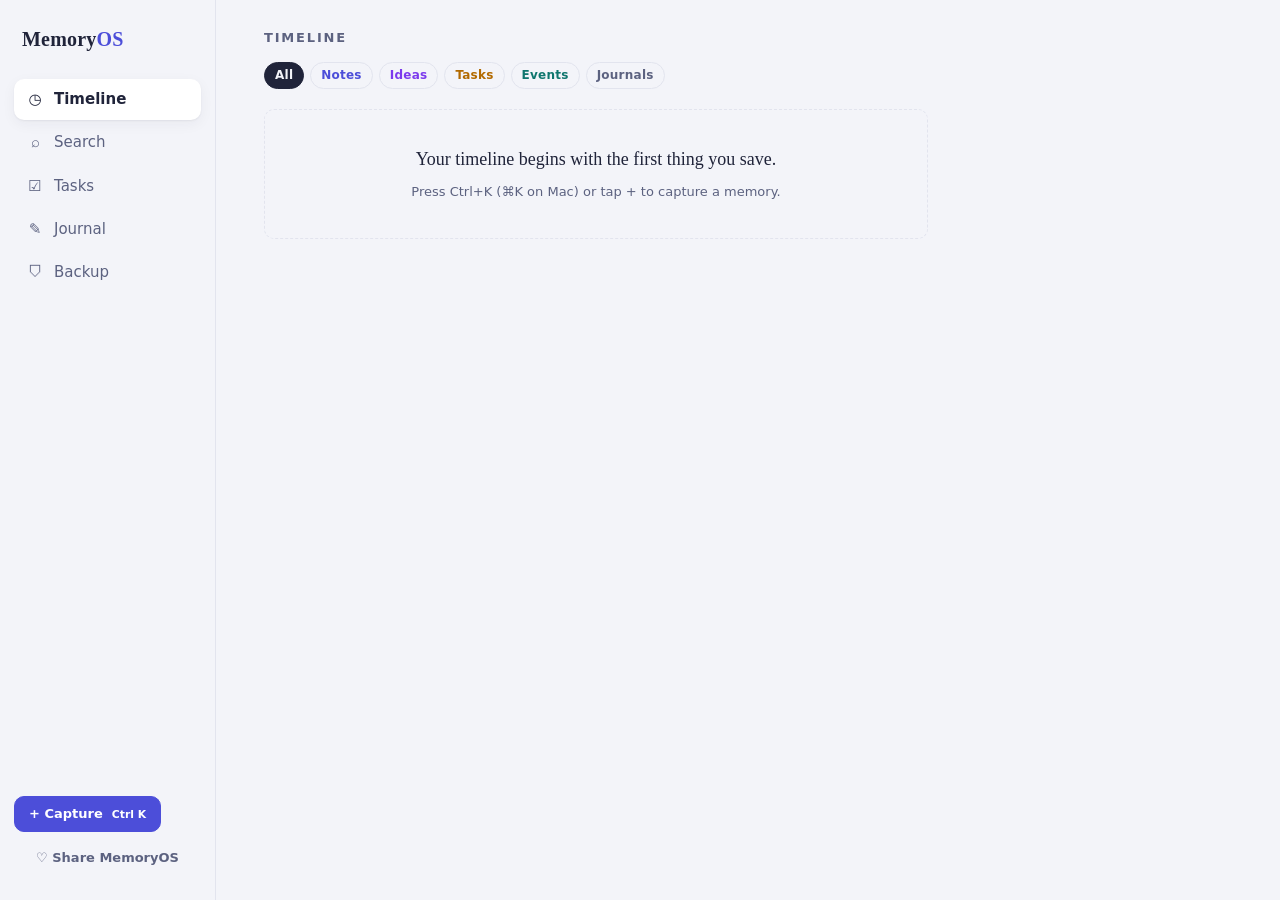
==== index.html @ bde62d8e "Add files via upload" ====
<!DOCTYPE html>
<html lang="en">
<head>
  <meta charset="utf-8" />
  <meta name="viewport" content="width=device-width, initial-scale=1, viewport-fit=cover" />
  <title>MemoryOS</title>
  <meta name="description" content="A local-first personal memory operating system. Capture, recall, and act on everything — your data never leaves your device." />
  <meta name="theme-color" content="#4c4ed9" />
  <link rel="manifest" href="./manifest.webmanifest" />
  <link rel="icon" href="./icons/icon-192.png" />
  <link rel="apple-touch-icon" href="./icons/icon-192.png" />
  <link rel="stylesheet" href="./css/app.css" />
</head>
<body>
  <div class="app">
    <aside class="sidebar">
      <h1 class="wordmark">Memory<b>OS</b></h1>
      <nav id="side-nav" aria-label="Views"></nav>
      <div class="capture-cta">
        <button id="capture-btn" class="btn btn-primary" type="button">
          + Capture &nbsp;<small>Ctrl K</small>
        </button>
        <button id="share-btn" class="btn btn-quiet share-cta" type="button">
          ♡ Share MemoryOS
        </button>
      </div>
    </aside>

    <main>
      <div id="view-host"></div>
    </main>
  </div>

  <button id="fab" class="fab" type="button" aria-label="Quick capture">+</button>
  <nav id="tab-bar" class="tab-bar" aria-label="Views"></nav>

  <noscript>
    <p style="padding:24px;font-family:sans-serif">
      MemoryOS runs entirely on your device and needs JavaScript enabled.
    </p>
  </noscript>

  <script type="module" src="./js/app.js"></script>
</body>
</html>
---- css/app.css ----
/* =====================================================================
   MemoryOS — app.css

   Design language: "an archive of a life."
   - Cool paper ground with indigo ink (deliberately not cream/terracotta).
   - Serif type is reserved for TIME alone: day headings and the journal.
     Everything functional is set in the system sans.
   - Signature element: the timeline spine — a vertical hairline with
     type-colored dots that memories hang from.
   - No webfonts: an offline-first PWA must not depend on a font CDN.
   ===================================================================== */

:root {
  /* palette */
  --paper: #f3f4f9;        /* cool paper ground */
  --surface: #ffffff;      /* cards, dialogs */
  --ink: #20243a;          /* primary text */
  --ink-soft: #5c6280;     /* secondary text */
  --line: #e2e4ee;         /* hairlines */
  --accent: #4c4ed9;       /* archive indigo */
  --accent-ink: #ffffff;

  /* type-coded hues (chips + spine dots) */
  --c-note: #4c4ed9;
  --c-idea: #7c3aed;
  --c-task: #b26a00;
  --c-event: #0f766e;
  --c-journal: #5c6280;
  --c-person: #be185d;
  --c-project: #15803d;

  /* type */
  --serif: "Iowan Old Style", "Palatino Linotype", Palatino, Georgia, serif;
  --sans: system-ui, -apple-system, "Segoe UI", Roboto, "Helvetica Neue", sans-serif;

  /* shape + rhythm */
  --radius: 10px;
  --gap: 16px;
  --shadow: 0 1px 2px rgba(32, 36, 58, 0.06), 0 4px 14px rgba(32, 36, 58, 0.05);
}

@media (prefers-color-scheme: dark) {
  :root {
    --paper: #14161f;
    --surface: #1d2030;
    --ink: #e8eaf6;
    --ink-soft: #9aa0bd;
    --line: #2c3046;
    --accent: #7e80f0;
    --accent-ink: #14161f;
    --c-note: #8a8cf2;
    --c-idea: #a78bfa;
    --c-task: #e0a44a;
    --c-event: #4cc4b6;
    --c-journal: #9aa0bd;
    --shadow: 0 1px 2px rgba(0, 0, 0, 0.35), 0 4px 14px rgba(0, 0, 0, 0.25);
  }
}

* { box-sizing: border-box; }

html, body {
  margin: 0;
  height: 100%;
}

body {
  background: var(--paper);
  color: var(--ink);
  font-family: var(--sans);
  font-size: 15px;
  line-height: 1.55;
  -webkit-font-smoothing: antialiased;
}

button { font: inherit; color: inherit; }

:focus-visible {
  outline: 2px solid var(--accent);
  outline-offset: 2px;
  border-radius: 4px;
}

@media (prefers-reduced-motion: reduce) {
  *, *::before, *::after { animation: none !important; transition: none !important; }
}

/* ------------------------------ shell ------------------------------ */

.app {
  display: grid;
  grid-template-columns: 216px 1fr;
  min-height: 100vh;
}

.sidebar {
  border-right: 1px solid var(--line);
  padding: 24px 14px;
  display: flex;
  flex-direction: column;
  gap: 24px;
  position: sticky;
  top: 0;
  height: 100vh;
}

.wordmark {
  font-family: var(--serif);
  font-size: 20px;
  letter-spacing: 0.01em;
  margin: 0 8px;
}
.wordmark b { color: var(--accent); font-weight: 700; }

#side-nav { display: flex; flex-direction: column; gap: 2px; }

.nav-item {
  display: flex;
  align-items: center;
  gap: 10px;
  padding: 9px 12px;
  border: 0;
  border-radius: var(--radius);
  background: transparent;
  color: var(--ink-soft);
  cursor: pointer;
  text-align: left;
}
.nav-item:hover { background: var(--line); color: var(--ink); }
.nav-item[aria-current="true"] {
  background: var(--surface);
  color: var(--ink);
  box-shadow: var(--shadow);
  font-weight: 600;
}
.nav-icon { width: 18px; text-align: center; }

.capture-cta {
  margin-top: auto;
}

main {
  padding: 28px clamp(16px, 4vw, 48px) 96px;
  max-width: 760px;
  width: 100%;
  justify-self: start;
}

.view-head { margin-bottom: 20px; display: flex; flex-direction: column; gap: 14px; }
.view-title {
  margin: 0;
  font-size: 13px;
  font-weight: 600;
  letter-spacing: 0.14em;
  text-transform: uppercase;
  color: var(--ink-soft);
}

/* ----------------------- the timeline spine ------------------------ */

.spine {
  position: relative;
  padding-left: 26px;
}
.spine::before {
  content: "";
  position: absolute;
  left: 7px;
  top: 6px;
  bottom: 6px;
  width: 1px;
  background: var(--line);
}

.spine-day { margin-bottom: 28px; }

.day-heading {
  font-family: var(--serif);
  font-weight: 600;
  font-size: 21px;
  margin: 0 0 12px;
  position: relative;
  display: flex;
  align-items: baseline;
  gap: 10px;
}
.spine .day-heading::before {
  content: "";
  position: absolute;
  left: -26px;
  top: 0.45em;
  width: 15px;
  height: 15px;
  border-radius: 50%;
  background: var(--paper);
  border: 1.5px solid var(--ink-soft);
}

.today-pill {
  font-family: var(--sans);
  font-size: 11px;
  font-weight: 600;
  letter-spacing: 0.08em;
  text-transform: uppercase;
  color: var(--accent-ink);
  background: var(--accent);
  border-radius: 999px;
  padding: 3px 9px;
  transform: translateY(-2px);
}

.spine-item { position: relative; margin-bottom: 12px; }
.spine-item::before {
  content: "";
  position: absolute;
  left: -23px;
  top: 22px;
  width: 9px;
  height: 9px;
  border-radius: 50%;
  background: var(--c-note);
}
.spine-item[data-type="idea"]::before { background: var(--c-idea); }
.spine-item[data-type="task"]::before { background: var(--c-task); }
.spine-item[data-type="event"]::before,
.spine-item[data-type="meeting"]::before { background: var(--c-event); }
.spine-item[data-type="journal"]::before { background: var(--c-journal); }
.spine-item[data-type="person"]::before { background: var(--c-person); }
.spine-item[data-type="project"]::before,
.spine-item[data-type="goal"]::before { background: var(--c-project); }

/* ------------------------------ cards ------------------------------ */

.card {
  background: var(--surface);
  border: 1px solid var(--line);
  border-radius: var(--radius);
  box-shadow: var(--shadow);
  padding: 14px 16px;
  margin-bottom: 12px;
  animation: card-in 220ms ease-out;
}
@keyframes card-in {
  from { opacity: 0; transform: translateY(4px); }
  to { opacity: 1; transform: none; }
}

.card-head {
  display: flex;
  justify-content: space-between;
  align-items: center;
  margin-bottom: 6px;
}
.card-time { font-size: 12px; color: var(--ink-soft); font-variant-numeric: tabular-nums; }

.card-title { margin: 0 0 4px; font-size: 16px; font-weight: 600; }
.card-title.is-done { text-decoration: line-through; color: var(--ink-soft); }
.card-body { margin: 0 0 8px; color: var(--ink-soft); white-space: pre-wrap; }

.card-tags { display: flex; flex-wrap: wrap; gap: 6px; margin-bottom: 8px; }

.card-actions { display: flex; gap: 8px; }

/* ------------------------------ chips ------------------------------ */

.chip {
  display: inline-flex;
  align-items: center;
  font-size: 12px;
  font-weight: 600;
  letter-spacing: 0.02em;
  padding: 3px 10px;
  border-radius: 999px;
  border: 1px solid var(--line);
  background: transparent;
  color: var(--c-note);
}
.chip[data-type="idea"] { color: var(--c-idea); }
.chip[data-type="task"] { color: var(--c-task); }
.chip[data-type="event"], .chip[data-type="meeting"] { color: var(--c-event); }
.chip[data-type="journal"] { color: var(--c-journal); }
.chip[data-type="person"] { color: var(--c-person); }
.chip[data-type="project"], .chip[data-type="goal"] { color: var(--c-project); }

.chip-tag { color: var(--ink-soft); }
button.chip { cursor: pointer; }
button.chip:hover { border-color: var(--ink-soft); }
.chip-select[aria-pressed="true"],
.chip-select[aria-checked="true"],
.chip-tag[aria-pressed="true"] {
  background: var(--ink);
  border-color: var(--ink);
  color: var(--paper);
}

.filter-row { display: flex; flex-wrap: wrap; gap: 6px; }

/* ----------------------------- buttons ----------------------------- */

.btn {
  border: 1px solid var(--line);
  border-radius: var(--radius);
  background: var(--surface);
  padding: 7px 14px;
  font-size: 13px;
  font-weight: 600;
  cursor: pointer;
}
.btn:hover { border-color: var(--ink-soft); }
.btn:disabled { opacity: 0.5; cursor: default; }

.btn-primary {
  background: var(--accent);
  border-color: var(--accent);
  color: var(--accent-ink);
}
.btn-primary:hover { filter: brightness(1.07); border-color: var(--accent); }

.btn-quiet { border-color: transparent; background: transparent; color: var(--ink-soft); }
.btn-quiet:hover { background: var(--line); color: var(--ink); border-color: transparent; }
.btn-danger:hover { color: #c0382b; }

.btn-status { color: var(--c-task); border-color: currentColor; }
.btn-status[data-status="in_progress"] { color: var(--accent); }
.btn-status[data-status="completed"] { color: var(--c-project); }

/* --------------------------- quick capture -------------------------- */

.capture {
  border: 1px solid var(--line);
  border-radius: 14px;
  background: var(--surface);
  color: var(--ink);
  box-shadow: 0 18px 50px rgba(15, 18, 35, 0.25);
  padding: 0;
  width: min(560px, calc(100vw - 32px));
}
.capture::backdrop { background: rgba(20, 22, 31, 0.45); }
.capture-inner { padding: 18px; display: flex; flex-direction: column; gap: 12px; }
.capture-types { display: flex; gap: 6px; flex-wrap: wrap; }

.capture-text {
  width: 100%;
  border: 1px solid var(--line);
  border-radius: var(--radius);
  background: var(--paper);
  color: var(--ink);
  font: inherit;
  padding: 12px;
  resize: vertical;
  min-height: 96px;
}
.capture-foot { display: flex; justify-content: space-between; align-items: center; gap: 12px; }
.capture-hint { margin: 0; font-size: 12px; color: var(--ink-soft); }

/* ------------------------------ search ------------------------------ */

.search-input {
  width: 100%;
  border: 1px solid var(--line);
  border-radius: var(--radius);
  background: var(--surface);
  color: var(--ink);
  font: inherit;
  font-size: 16px;
  padding: 12px 14px;
}
.search-filters { display: flex; flex-direction: column; gap: 8px; margin-bottom: 18px; }
.result-count { color: var(--ink-soft); font-size: 13px; margin: 0 0 10px; }

/* ------------------------------- tasks ------------------------------ */

.task-board { display: grid; grid-template-columns: repeat(3, 1fr); gap: var(--gap); }
.column-heading {
  font-size: 12px;
  font-weight: 600;
  letter-spacing: 0.12em;
  text-transform: uppercase;
  color: var(--ink-soft);
  margin: 0 0 10px;
  display: flex;
  gap: 8px;
  align-items: center;
}
.column-count {
  background: var(--line);
  border-radius: 999px;
  padding: 1px 8px;
  font-variant-numeric: tabular-nums;
}
.column-empty { color: var(--ink-soft); font-size: 13px; }

/* ------------------------------ journal ----------------------------- */

.journal-nav { display: flex; align-items: center; gap: 10px; }
.journal-heading { font-size: 26px; margin: 0; }
.journal-arrow { font-size: 18px; line-height: 1; padding: 4px 12px; }

.journal-text {
  width: 100%;
  border: 1px solid var(--line);
  border-radius: var(--radius);
  background: var(--surface);
  color: var(--ink);
  font-family: var(--serif);
  font-size: 16px;
  line-height: 1.7;
  padding: 14px;
  resize: vertical;
}
.journal-save { min-height: 1.2em; margin: 4px 0 0; font-size: 12px; color: var(--ink-soft); }

.journal-section { margin-bottom: 26px; }
.section-heading {
  font-size: 12px;
  font-weight: 600;
  letter-spacing: 0.12em;
  text-transform: uppercase;
  color: var(--ink-soft);
  margin: 0 0 10px;
}

/* --------------------------- empty states --------------------------- */

.empty {
  border: 1px dashed var(--line);
  border-radius: var(--radius);
  padding: 36px 24px;
  text-align: center;
  display: flex;
  flex-direction: column;
  align-items: center;
  gap: 8px;
}
.empty-message { margin: 0; font-family: var(--serif); font-size: 18px; }
.empty-hint { margin: 0; color: var(--ink-soft); font-size: 13px; }

/* ----------------------------- mobile ------------------------------- */

.fab {
  display: none;
  position: fixed;
  right: 18px;
  bottom: 76px;
  width: 54px;
  height: 54px;
  border-radius: 50%;
  border: 0;
  background: var(--accent);
  color: var(--accent-ink);
  font-size: 26px;
  line-height: 1;
  box-shadow: 0 6px 18px rgba(32, 36, 58, 0.3);
  cursor: pointer;
  z-index: 30;
}

.tab-bar {
  display: none;
  position: fixed;
  inset: auto 0 0 0;
  background: var(--surface);
  border-top: 1px solid var(--line);
  z-index: 20;
  padding-bottom: env(safe-area-inset-bottom);
}

.tab-item {
  flex: 1;
  display: flex;
  flex-direction: column;
  align-items: center;
  gap: 2px;
  padding: 8px 0 6px;
  border: 0;
  background: transparent;
  color: var(--ink-soft);
  font-size: 11px;
  cursor: pointer;
}
.tab-item[aria-current="true"] { color: var(--accent); font-weight: 600; }
.tab-icon { font-size: 17px; line-height: 1; }
.tab-capture { display: none; }

@media (max-width: 719px) {
  .app { grid-template-columns: 1fr; }
  .sidebar { display: none; }
  main { padding-top: 18px; padding-bottom: 120px; }
  .tab-bar { display: flex; }
  .fab { display: block; }
  .task-board { grid-template-columns: 1fr; }
  .journal-heading { font-size: 22px; }
}

/* ============================ v0.2 additions ============================ */

/* --------------------------- rewards panel --------------------------- */

.rewards {
  background: var(--surface);
  border: 1px solid var(--line);
  border-radius: var(--radius);
  box-shadow: var(--shadow);
  padding: 14px 16px;
  margin-bottom: 20px;
}
.rewards-row {
  display: flex;
  align-items: baseline;
  gap: 14px;
  flex-wrap: wrap;
}
.rewards-level { font-family: var(--serif); font-size: 18px; font-weight: 600; }
.rewards-streak { color: var(--c-task); font-weight: 600; font-size: 13px; }
.rewards-points { color: var(--ink-soft); font-size: 13px; margin-top: 2px; }
.rewards-today { color: var(--c-project); font-weight: 600; }
.rewards-next { margin-left: auto; }

.level-bar {
  margin-top: 10px;
  height: 6px;
  border-radius: 999px;
  background: var(--line);
  overflow: hidden;
}
.level-fill {
  height: 100%;
  border-radius: 999px;
  background: linear-gradient(90deg, var(--accent), var(--c-idea));
  transition: width 400ms ease;
}

/* ------------------------- due / reminder UI ------------------------- */

.due-control { display: inline-flex; align-items: center; gap: 4px; }

.due-badge {
  font-size: 12px;
  font-weight: 600;
  color: var(--ink-soft);
  border: 1px solid var(--line);
  border-radius: 999px;
  padding: 3px 10px;
  font-variant-numeric: tabular-nums;
}
.due-badge.overdue {
  color: #c0382b;
  border-color: currentColor;
}
.due-clear { padding: 2px 8px; font-size: 15px; line-height: 1; }

.due-input {
  border: 1px solid var(--line);
  border-radius: var(--radius);
  background: var(--surface);
  color: var(--ink);
  font: inherit;
  font-size: 13px;
  padding: 5px 8px;
}
.due-set { padding: 5px 12px; }

/* ------------------------------- toasts ------------------------------ */

.toast-host {
  position: fixed;
  left: 50%;
  bottom: 84px;
  transform: translateX(-50%);
  display: flex;
  flex-direction: column;
  align-items: center;
  gap: 8px;
  z-index: 60;
  pointer-events: none;
}
.toast {
  background: var(--ink);
  color: var(--paper);
  font-size: 14px;
  font-weight: 600;
  border-radius: 999px;
  padding: 10px 18px;
  box-shadow: 0 8px 24px rgba(15, 18, 35, 0.3);
  animation: toast-in 240ms ease-out;
  max-width: min(420px, calc(100vw - 32px));
}
.toast-accent { background: var(--accent); color: var(--accent-ink); }
.toast-out { opacity: 0; transition: opacity 280ms ease; }
@keyframes toast-in {
  from { opacity: 0; transform: translateY(10px); }
  to { opacity: 1; transform: none; }
}

/* ------------------------------ confetti ----------------------------- */

.confetti-host {
  position: fixed;
  inset: 0;
  overflow: hidden;
  pointer-events: none;
  z-index: 55;
}
.confetti {
  position: absolute;
  left: 50%;
  top: 38%;
  width: 9px;
  height: 13px;
  animation: confetti-fly 1.3s cubic-bezier(0.2, 0.6, 0.4, 1) var(--delay, 0ms) forwards;
  opacity: 0;
}
@keyframes confetti-fly {
  0% { opacity: 1; transform: translate(0, 0) rotate(0deg); }
  100% { opacity: 0; transform: translate(var(--dx, 0px), 62vh) rotate(var(--rot, 360deg)); }
}

/* --------------------------- backup view ---------------------------- */

.backup-status {
  background: var(--surface);
  border: 1px solid var(--line);
  border-left: 4px solid var(--c-project);
  border-radius: var(--radius);
  box-shadow: var(--shadow);
  padding: 14px 16px;
  margin-bottom: 18px;
}
.backup-status[data-tone="stale"] { border-left-color: var(--c-task); }
.backup-status[data-tone="neutral"] { border-left-color: var(--line); }
.backup-line { margin: 0; font-family: var(--serif); font-size: 18px; }
.backup-sub { margin: 4px 0 0; color: var(--ink-soft); font-size: 13px; }

.backup-actions { display: flex; flex-direction: column; gap: 10px; margin-bottom: 26px; }
.backup-big { padding: 13px 18px; font-size: 15px; text-align: center; }
.backup-hint { margin: 0 0 10px; color: var(--ink-soft); font-size: 13px; line-height: 1.6; }

/* attention dot on the Backup nav item when backups are stale */
[data-view="backup"] { position: relative; }
[data-view="backup"][data-attention]::after {
  content: "";
  position: absolute;
  top: 7px;
  right: 9px;
  width: 8px;
  height: 8px;
  border-radius: 50%;
  background: var(--c-task);
  border: 2px solid var(--paper);
}

/* ----------------------------- share UI ----------------------------- */

.share-cta { width: 100%; margin-top: 8px; }
.share-title { margin: 0; font-family: var(--serif); font-size: 20px; }
.share-grid {
  display: grid;
  grid-template-columns: repeat(2, 1fr);
  gap: 8px;
}
.share-link {
  text-align: center;
  text-decoration: none;
  display: block;
}
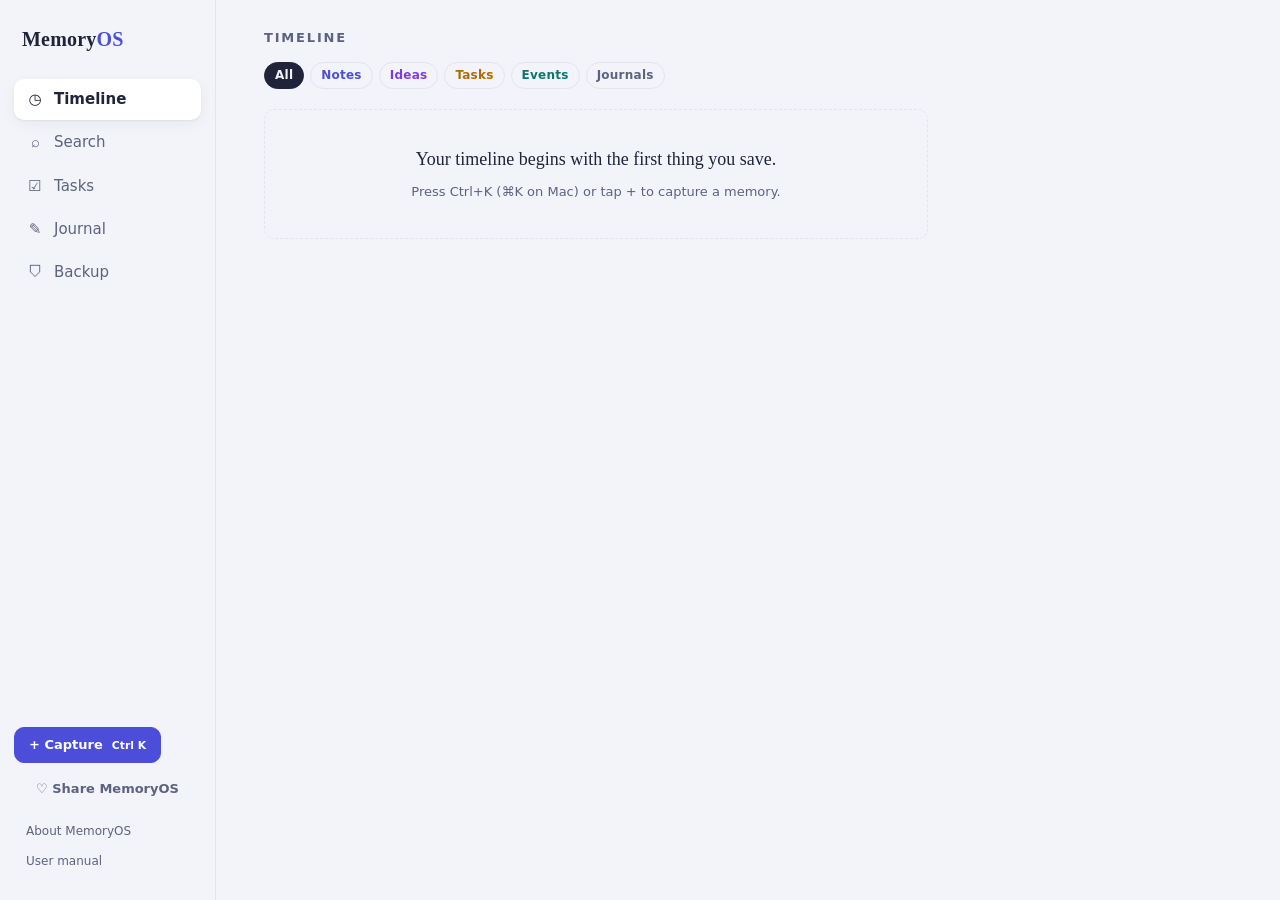
==== commit 85f5ae2c: "Add files via upload" ====
--- a/index.html
+++ b/index.html
@@ -23,6 +23,7 @@
         <button id="share-btn" class="btn btn-quiet share-cta" type="button">
           ♡ Share MemoryOS
         </button>
+        <div id="side-links" class="side-links"></div>
       </div>
     </aside>
 
--- a/css/app.css
+++ b/css/app.css
@@ -663,3 +663,47 @@
   text-decoration: none;
   display: block;
 }
+
+/* ------------------------- about + manual ------------------------- */
+
+.side-links { display: flex; flex-direction: column; gap: 2px; margin-top: 10px; }
+.side-link {
+  border: 0;
+  background: transparent;
+  color: var(--ink-soft);
+  font-size: 12px;
+  text-align: left;
+  padding: 5px 12px;
+  border-radius: var(--radius);
+  cursor: pointer;
+}
+.side-link:hover { background: var(--line); color: var(--ink); }
+.side-link[aria-current="true"] { color: var(--accent); font-weight: 600; }
+
+.about-thesis {
+  font-family: var(--serif);
+  font-size: 24px;
+  line-height: 1.4;
+  margin: 0 0 26px;
+}
+.about-text { margin: 0 0 12px; line-height: 1.7; }
+.about-actions { display: flex; gap: 10px; flex-wrap: wrap; margin-top: 6px; }
+
+.manual-content h1 { font-family: var(--serif); font-size: 26px; margin: 0 0 14px; }
+.manual-content h2 {
+  font-family: var(--serif);
+  font-size: 21px;
+  margin: 30px 0 10px;
+}
+.manual-content h3 { font-size: 15px; margin: 18px 0 8px; }
+.manual-content p { margin: 0 0 12px; line-height: 1.7; }
+.manual-content ul { margin: 0 0 12px; padding-left: 22px; }
+.manual-content li { margin-bottom: 6px; line-height: 1.6; }
+.manual-content hr { border: 0; border-top: 1px solid var(--line); margin: 24px 0; }
+.manual-content code {
+  background: var(--line);
+  border-radius: 4px;
+  padding: 1px 5px;
+  font-size: 0.9em;
+}
+.manual-content em { font-style: italic; }
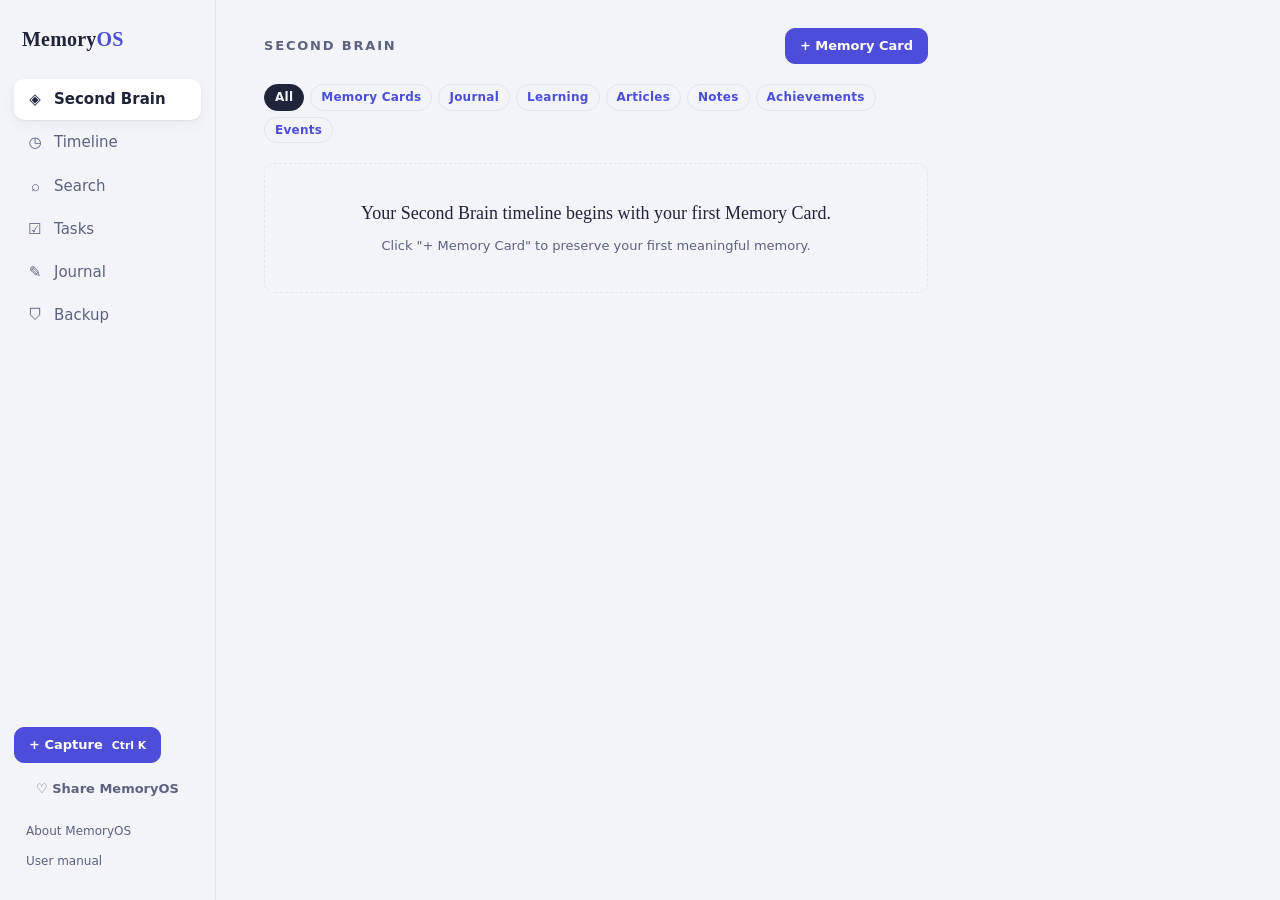
==== commit ecaab98d: "Update title to 'Memoryos v0.3.1' What changed: 1. Journal type in Quick Capture — Journal chip now" ====
--- a/index.html
+++ b/index.html
@@ -3,7 +3,7 @@
 <head>
   <meta charset="utf-8" />
   <meta name="viewport" content="width=device-width, initial-scale=1, viewport-fit=cover" />
-  <title>MemoryOS</title>
+  <title>Memoryos v0.3.1</title>
   <meta name="description" content="A local-first personal memory operating system. Capture, recall, and act on everything — your data never leaves your device." />
   <meta name="theme-color" content="#4c4ed9" />
   <link rel="manifest" href="./manifest.webmanifest" />
--- a/css/app.css
+++ b/css/app.css
@@ -349,6 +349,8 @@
   padding: 12px;
   resize: vertical;
   min-height: 96px;
+  -webkit-text-fill-color: var(--ink);
+  caret-color: var(--accent);
 }
 .capture-foot { display: flex; justify-content: space-between; align-items: center; gap: 12px; }
 .capture-hint { margin: 0; font-size: 12px; color: var(--ink-soft); }
@@ -361,9 +363,21 @@
   border-radius: var(--radius);
   background: var(--surface);
   color: var(--ink);
+  -webkit-text-fill-color: var(--ink);
+  caret-color: var(--accent);
   font: inherit;
   font-size: 16px;
   padding: 12px 14px;
+}
+.search-input::placeholder {
+  color: var(--ink-soft);
+  -webkit-text-fill-color: var(--ink-soft);
+  opacity: 1;
+}
+.search-input:focus {
+  outline: 2px solid var(--accent);
+  outline-offset: 1px;
+  border-color: var(--accent);
 }
 .search-filters { display: flex; flex-direction: column; gap: 8px; margin-bottom: 18px; }
 .result-count { color: var(--ink-soft); font-size: 13px; margin: 0 0 10px; }
@@ -407,6 +421,8 @@
   line-height: 1.7;
   padding: 14px;
   resize: vertical;
+  -webkit-text-fill-color: var(--ink);
+  caret-color: var(--accent);
 }
 .journal-save { min-height: 1.2em; margin: 4px 0 0; font-size: 12px; color: var(--ink-soft); }
 
@@ -554,6 +570,8 @@
   border-radius: var(--radius);
   background: var(--surface);
   color: var(--ink);
+  -webkit-text-fill-color: var(--ink);
+  caret-color: var(--accent);
   font: inherit;
   font-size: 13px;
   padding: 5px 8px;
@@ -707,3 +725,323 @@
   font-size: 0.9em;
 }
 .manual-content em { font-style: italic; }
+
+/* ----------------------------- app lock ----------------------------- */
+
+.lock-screen {
+  position: fixed;
+  inset: 0;
+  background: var(--paper);
+  display: flex;
+  align-items: center;
+  justify-content: center;
+  z-index: 100;
+  padding: 20px;
+}
+.lock-card {
+  width: min(380px, 100%);
+  background: var(--surface);
+  border: 1px solid var(--line);
+  border-radius: 14px;
+  box-shadow: var(--shadow);
+  padding: 28px 24px;
+  display: flex;
+  flex-direction: column;
+  gap: 12px;
+  text-align: center;
+}
+.lock-title { font-family: var(--serif); font-size: 20px; margin: 0; }
+.lock-line { margin: 0; color: var(--ink-soft); font-size: 14px; line-height: 1.6; }
+.lock-input {
+  border: 1px solid var(--line);
+  border-radius: var(--radius);
+  background: var(--paper);
+  color: var(--ink);
+  font: inherit;
+  font-size: 16px;
+  padding: 11px 12px;
+  text-align: center;
+  -webkit-text-fill-color: var(--ink);
+  caret-color: var(--accent);
+}
+.lock-btn { padding: 11px; }
+.lock-error { margin: 0; min-height: 1.2em; color: #c0382b; font-size: 13px; }
+.lock-hint { margin: 0; color: var(--ink-soft); font-size: 13px; }
+.lock-code {
+  font-family: ui-monospace, "SF Mono", Consolas, monospace;
+  font-size: 22px;
+  letter-spacing: 0.06em;
+  background: var(--paper);
+  border: 1px dashed var(--line);
+  border-radius: var(--radius);
+  padding: 12px;
+  margin: 0;
+  user-select: all;
+}
+.lock-ack { font-size: 13px; color: var(--ink-soft); display: flex; gap: 8px; align-items: center; justify-content: center; }
+.lock-form { display: flex; flex-direction: column; gap: 8px; align-items: flex-start; margin-top: 8px; }
+.lock-form-input { width: min(320px, 100%); font-size: 14px; padding: 8px 10px; }
+.lock-form .lock-code { font-size: 18px; }
+
+/* ================================================================
+   Project Mnemosyne — Second Brain Timeline + Memory Cards
+   ================================================================ */
+
+/* ----------------------- stats bar ----------------------- */
+
+.sb-stats {
+  display: flex;
+  flex-wrap: wrap;
+  gap: 16px;
+  padding: 10px 0 18px;
+  border-bottom: 1px solid var(--line);
+  margin-bottom: 18px;
+  font-size: 13px;
+  color: var(--ink-soft);
+}
+.sb-stat strong { color: var(--ink); font-size: 17px; margin-right: 3px; }
+
+/* ------------------- today's context -------------------- */
+
+.ctx-widget {
+  background: var(--surface);
+  border: 1px solid var(--line);
+  border-left: 4px solid var(--accent);
+  border-radius: var(--radius);
+  padding: 16px;
+  margin-bottom: 22px;
+  box-shadow: var(--shadow);
+}
+.ctx-widget-title {
+  font-size: 11px;
+  font-weight: 700;
+  letter-spacing: 0.14em;
+  text-transform: uppercase;
+  color: var(--accent);
+  margin: 0 0 14px;
+}
+.ctx-section { margin-bottom: 14px; }
+.ctx-section:last-child { margin-bottom: 0; }
+.ctx-heading {
+  font-size: 11px;
+  font-weight: 600;
+  letter-spacing: 0.1em;
+  text-transform: uppercase;
+  color: var(--ink-soft);
+  margin: 0 0 8px;
+}
+.ctx-item {
+  display: flex;
+  align-items: flex-start;
+  gap: 10px;
+  padding: 6px 0;
+  border-top: 1px solid var(--line);
+}
+.ctx-clickable { cursor: pointer; }
+.ctx-clickable:hover .ctx-body strong { color: var(--accent); }
+.ctx-icon { font-size: 16px; line-height: 1.4; flex-shrink: 0; }
+.ctx-body { display: flex; flex-direction: column; gap: 2px; }
+.ctx-meta { font-size: 12px; color: var(--ink-soft); }
+.ctx-quote {
+  font-family: var(--serif);
+  font-style: italic;
+  font-size: 15px;
+  border-left: 3px solid var(--accent);
+  padding-left: 12px;
+  margin: 6px 0 0;
+  color: var(--ink);
+}
+.ctx-quote cite { display: block; font-size: 12px; color: var(--ink-soft); margin-top: 4px; font-style: normal; }
+
+/* ------------------- category filters ------------------- */
+
+.sb-filters { margin-bottom: 20px; }
+
+/* --------------------- timeline spine ------------------- */
+
+.sb-timeline { display: flex; flex-direction: column; gap: 0; }
+
+.sb-month { margin-bottom: 30px; }
+.sb-month-heading {
+  font-family: var(--serif);
+  font-size: 20px;
+  font-weight: 600;
+  margin: 0 0 14px;
+  padding-bottom: 8px;
+  border-bottom: 1px solid var(--line);
+  color: var(--ink);
+}
+
+/* ------------------- timeline entries ------------------- */
+
+.sb-entry {
+  background: var(--surface);
+  border: 1px solid var(--line);
+  border-radius: var(--radius);
+  padding: 14px 16px;
+  margin-bottom: 12px;
+  box-shadow: var(--shadow);
+  animation: card-in 220ms ease-out;
+}
+.sb-entry.sb-milestone {
+  border-left: 4px solid var(--c-task);
+  background: linear-gradient(135deg, var(--surface) 80%, color-mix(in srgb, var(--c-task) 6%, var(--surface)));
+}
+
+.sb-entry-head {
+  display: flex;
+  align-items: center;
+  gap: 8px;
+  margin-bottom: 6px;
+  flex-wrap: wrap;
+}
+.sb-day { font-size: 12px; color: var(--ink-soft); font-variant-numeric: tabular-nums; }
+.sb-importance { font-size: 11px; font-weight: 700; letter-spacing: 0.05em; margin-left: auto; }
+
+.sb-entry-title { margin: 0 0 6px; font-size: 16px; font-weight: 600; }
+.sb-entry-body { margin: 0 0 8px; color: var(--ink-soft); line-height: 1.55; }
+
+.sb-extra {
+  display: flex;
+  align-items: baseline;
+  gap: 6px;
+  font-size: 13px;
+  color: var(--ink-soft);
+  margin: 4px 0;
+}
+.sb-extra-icon { font-size: 14px; }
+.sb-extra-label { font-size: 11px; font-weight: 600; letter-spacing: 0.08em; text-transform: uppercase; color: var(--ink-soft); margin: 8px 0 4px; }
+
+.sb-media-refs { margin: 6px 0 4px; }
+.sb-media-chip {
+  display: inline-flex;
+  align-items: center;
+  gap: 4px;
+  font-size: 12px;
+  background: var(--paper);
+  border: 1px solid var(--line);
+  border-radius: var(--radius);
+  padding: 3px 8px;
+  margin: 2px 4px 2px 0;
+  color: var(--ink-soft);
+}
+
+.sb-reflection {
+  font-family: var(--serif);
+  font-style: italic;
+  font-size: 14px;
+  border-left: 3px solid var(--accent);
+  padding-left: 10px;
+  margin: 8px 0 4px;
+  color: var(--ink);
+}
+
+.sb-entry-actions {
+  display: flex;
+  gap: 8px;
+  margin-top: 10px;
+  padding-top: 8px;
+  border-top: 1px solid var(--line);
+}
+
+/* ------------------- Memory Card dialog ------------------- */
+
+.mc-dialog {
+  border: 1px solid var(--line);
+  border-radius: 14px;
+  background: var(--surface);
+  color: var(--ink);
+  box-shadow: 0 24px 64px rgba(15, 18, 35, 0.3);
+  padding: 0;
+  width: min(640px, calc(100vw - 24px));
+  max-height: 90vh;
+  overflow: hidden;
+}
+.mc-dialog::backdrop { background: rgba(20, 22, 31, 0.5); }
+.mc-inner {
+  display: flex;
+  flex-direction: column;
+  max-height: 90vh;
+}
+.mc-header {
+  padding: 20px 22px 14px;
+  border-bottom: 1px solid var(--line);
+  flex-shrink: 0;
+}
+.mc-title { font-family: var(--serif); font-size: 22px; margin: 0 0 4px; }
+.mc-subtitle { margin: 0; font-size: 13px; color: var(--ink-soft); }
+.mc-form {
+  padding: 16px 22px;
+  overflow-y: auto;
+  flex: 1;
+  display: flex;
+  flex-direction: column;
+  gap: 12px;
+}
+.mc-field { display: flex; flex-direction: column; gap: 4px; }
+.mc-label { font-size: 12px; font-weight: 600; letter-spacing: 0.06em; text-transform: uppercase; color: var(--ink-soft); }
+.mc-section-label {
+  font-size: 12px;
+  font-weight: 600;
+  letter-spacing: 0.06em;
+  text-transform: uppercase;
+  color: var(--ink-soft);
+  margin-top: 4px;
+}
+.mc-media-list { display: flex; flex-direction: column; gap: 6px; }
+.mc-media-ref {
+  display: flex;
+  align-items: center;
+  gap: 8px;
+  background: var(--paper);
+  border: 1px solid var(--line);
+  border-radius: var(--radius);
+  padding: 7px 10px;
+  font-size: 13px;
+}
+.mc-media-icon { font-size: 16px; flex-shrink: 0; }
+.mc-media-label { flex: 1; color: var(--ink-soft); }
+.mc-add-media { font-size: 13px; align-self: flex-start; }
+.mc-hint { font-size: 12px; color: var(--ink-soft); margin: 2px 0 0; line-height: 1.5; }
+.mc-privacy { color: var(--c-project); }
+.mc-foot {
+  display: flex;
+  justify-content: flex-end;
+  gap: 10px;
+  padding: 14px 22px;
+  border-top: 1px solid var(--line);
+  flex-shrink: 0;
+}
+.mc-save { min-width: 140px; }
+.mc-fab-btn { white-space: nowrap; }
+
+/* Mini card overlay (media ref editor) */
+.mc-overlay {
+  position: fixed;
+  inset: 0;
+  background: rgba(20, 22, 31, 0.5);
+  display: flex;
+  align-items: center;
+  justify-content: center;
+  z-index: 110;
+  padding: 20px;
+}
+.mc-mini-card {
+  background: var(--surface);
+  border: 1px solid var(--line);
+  border-radius: 14px;
+  padding: 22px;
+  width: min(480px, 100%);
+  display: flex;
+  flex-direction: column;
+  gap: 12px;
+  box-shadow: 0 18px 50px rgba(15, 18, 35, 0.3);
+}
+
+/* Second Brain capture button in top-right */
+.view-head { flex-direction: row; justify-content: space-between; align-items: center; flex-wrap: wrap; gap: 10px; }
+
+@media (max-width: 719px) {
+  .mc-fab-btn { font-size: 13px; padding: 8px 12px; }
+  .sb-month-heading { font-size: 17px; }
+}
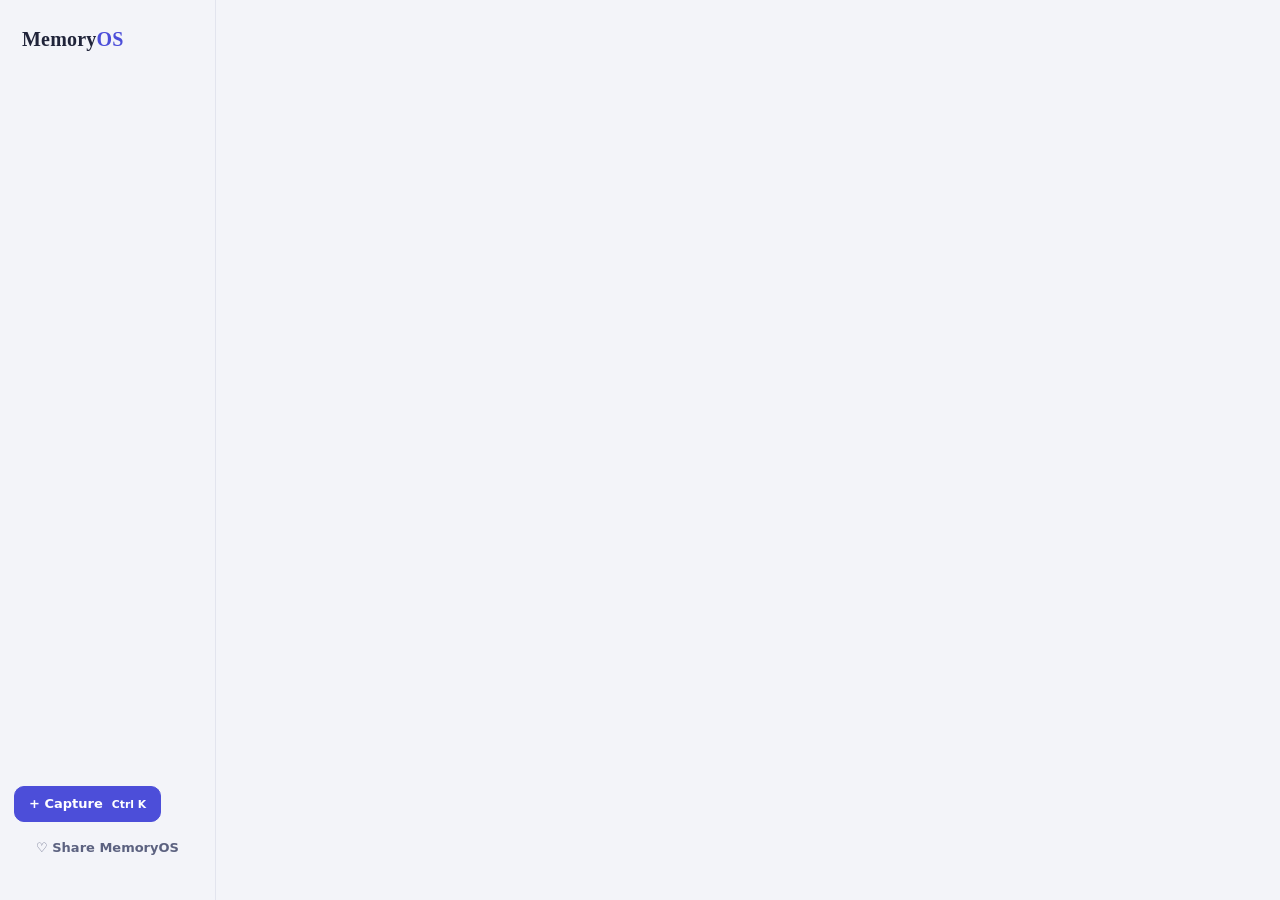
==== commit c7b0d250: "Add files via upload" ====
--- a/index.html
+++ b/index.html
@@ -3,13 +3,14 @@
 <head>
   <meta charset="utf-8" />
   <meta name="viewport" content="width=device-width, initial-scale=1, viewport-fit=cover" />
-  <title>Memoryos v0.3.1</title>
+  <title>MemoryOS V0.3.8</title>
   <meta name="description" content="A local-first personal memory operating system. Capture, recall, and act on everything — your data never leaves your device." />
   <meta name="theme-color" content="#4c4ed9" />
   <link rel="manifest" href="./manifest.webmanifest" />
   <link rel="icon" href="./icons/icon-192.png" />
   <link rel="apple-touch-icon" href="./icons/icon-192.png" />
   <link rel="stylesheet" href="./css/app.css" />
+  <link rel="stylesheet" href="./css/accessibility.css" />
 </head>
 <body>
   <div class="app">
--- a/css/app.css
+++ b/css/app.css
@@ -1045,3 +1045,58 @@
   .mc-fab-btn { font-size: 13px; padding: 8px 12px; }
   .sb-month-heading { font-size: 17px; }
 }
+
+/* ----------------------- journal actions ----------------------- */
+.journal-head { flex-direction: column; align-items: stretch; gap: 10px; }
+.journal-nav { display: flex; align-items: center; gap: 10px; }
+.journal-actions { display: flex; gap: 8px; flex-wrap: wrap; }
+
+/* ---- journal-specific Second Brain fixes ---- */
+.sb-entry-empty { font-style: italic; opacity: 0.6; }
+
+/* ------------------- memory detail (read view) ------------------- */
+.md-card {
+  width: min(560px, 100%);
+  max-height: min(88vh, 760px);
+  overflow-y: auto;
+  gap: 14px;
+  text-align: left;
+  position: relative;
+}
+.md-close {
+  position: absolute; top: 8px; right: 10px;
+  border: none; background: transparent; color: var(--ink-soft);
+  font-size: 24px; line-height: 1; cursor: pointer; padding: 4px 8px; border-radius: 8px;
+}
+.md-close:hover { background: var(--line); color: var(--ink); }
+.md-meta { display: flex; align-items: center; gap: 10px; flex-wrap: wrap; margin-bottom: 6px; }
+.md-date { font-size: 12.5px; color: var(--ink-soft); }
+.md-title { font-family: var(--serif); font-size: 22px; margin: 0; padding-right: 28px; line-height: 1.25; }
+.md-content { white-space: pre-wrap; word-break: break-word; font-size: 15px; line-height: 1.65; color: var(--ink); }
+.md-empty { font-size: 14px; color: var(--ink-soft); font-style: italic; margin: 0; }
+.md-row { display: flex; gap: 10px; font-size: 14px; }
+.md-row-label { color: var(--ink-soft); min-width: 86px; flex-shrink: 0; }
+.md-row-value { color: var(--ink); }
+.md-section { display: flex; flex-direction: column; gap: 6px; }
+.md-label { font-size: 12px; color: var(--ink-soft); margin: 0; text-transform: uppercase; letter-spacing: 0.04em; }
+.md-media { font-size: 13.5px; background: var(--paper); border: 1px solid var(--line); border-radius: 8px; padding: 6px 10px; color: var(--ink); word-break: break-word; }
+.md-media-link { text-decoration: none; display: inline-block; }
+.md-media-link:hover { border-color: var(--accent); color: var(--accent); }
+.md-media-open { color: var(--accent); }
+.md-reflection { margin: 0; padding: 10px 14px; border-left: 3px solid var(--accent); background: var(--paper); border-radius: 0 var(--radius) var(--radius) 0; font-family: var(--serif); font-size: 15px; line-height: 1.5; }
+.md-tags { margin-top: 2px; }
+.md-foot { display: flex; align-items: center; justify-content: space-between; gap: 10px; }
+.md-foot-right { display: flex; gap: 8px; }
+
+/* clickable cards open the detail view */
+.sb-entry-main { cursor: pointer; border-radius: var(--radius); }
+.sb-entry-main:focus-visible { outline: 2px solid var(--accent); outline-offset: 2px; }
+.card-openable { cursor: pointer; }
+.card-openable:hover { color: var(--accent); }
+.card-title.card-openable:focus-visible,
+.card-body.card-openable:focus-visible { outline: 2px solid var(--accent); outline-offset: 2px; border-radius: 4px; }
+
+@media (max-width: 719px) {
+  .md-foot { flex-direction: column-reverse; align-items: stretch; }
+  .md-foot-right { flex-direction: column-reverse; }
+}
--- a/css/accessibility.css
+++ b/css/accessibility.css
@@ -0,0 +1,240 @@
+/* ========== Accessibility Settings Styles ========== */
+
+.settings-section {
+  margin-bottom: 28px;
+  padding-bottom: 24px;
+  border-bottom: 1px solid var(--line);
+}
+
+.settings-section:last-child {
+  border-bottom: none;
+}
+
+.settings-hint {
+  margin: 0 0 12px;
+  color: var(--ink-soft);
+  font-size: 13px;
+  line-height: 1.5;
+}
+
+/* Font Size Options */
+.font-size-options {
+  display: grid;
+  grid-template-columns: repeat(auto-fit, minmax(110px, 1fr));
+  gap: 8px;
+  margin-bottom: 16px;
+}
+
+.font-size-btn {
+  padding: 10px 8px;
+  border: 2px solid var(--line);
+  border-radius: var(--radius);
+  background: var(--surface);
+  cursor: pointer;
+  transition: all 200ms ease;
+  font-weight: 600;
+}
+
+.font-size-btn:hover {
+  border-color: var(--ink-soft);
+  background: var(--line);
+}
+
+.font-size-btn[aria-pressed="true"] {
+  border-color: var(--accent);
+  background: var(--accent);
+  color: var(--accent-ink);
+}
+
+.font-size-preview {
+  padding: 16px;
+  background: var(--paper);
+  border: 1px solid var(--line);
+  border-radius: var(--radius);
+  font-size: calc(15px * var(--font-scale, 1));
+}
+
+.font-size-preview p {
+  margin: 0;
+}
+
+/* Line Spacing Options */
+.spacing-options {
+  display: flex;
+  flex-direction: column;
+  gap: 12px;
+}
+
+.settings-radio {
+  display: flex;
+  align-items: flex-start;
+  gap: 10px;
+  padding: 10px;
+  border-radius: var(--radius);
+  border: 1px solid transparent;
+  cursor: pointer;
+  transition: all 200ms ease;
+}
+
+.settings-radio:hover {
+  background: var(--line);
+  border-color: var(--ink-soft);
+}
+
+.settings-radio input[type="radio"] {
+  appearance: none;
+  -webkit-appearance: none;
+  width: 20px;
+  height: 20px;
+  min-width: 20px;
+  border: 2px solid var(--line);
+  border-radius: 50%;
+  cursor: pointer;
+  transition: all 200ms ease;
+  margin-top: 2px;
+}
+
+.settings-radio input[type="radio"]:hover {
+  border-color: var(--ink-soft);
+}
+
+.settings-radio input[type="radio"]:checked {
+  background: var(--accent);
+  border-color: var(--accent);
+}
+
+.settings-radio input[type="radio"]:checked::after {
+  content: "";
+  display: block;
+  width: 6px;
+  height: 6px;
+  background: var(--accent-ink);
+  border-radius: 50%;
+  position: absolute;
+}
+
+.radio-label {
+  display: flex;
+  flex-direction: column;
+  gap: 2px;
+}
+
+.radio-label strong {
+  font-weight: 600;
+}
+
+.radio-label small {
+  color: var(--ink-soft);
+  font-size: 12px;
+}
+
+/* Checkbox */
+.settings-checkbox {
+  display: flex;
+  align-items: flex-start;
+  gap: 10px;
+  padding: 10px;
+  border-radius: var(--radius);
+  border: 1px solid transparent;
+  cursor: pointer;
+  transition: all 200ms ease;
+}
+
+.settings-checkbox:hover {
+  background: var(--line);
+  border-color: var(--ink-soft);
+}
+
+.settings-checkbox input[type="checkbox"] {
+  appearance: none;
+  -webkit-appearance: none;
+  width: 20px;
+  height: 20px;
+  min-width: 20px;
+  border: 2px solid var(--line);
+  border-radius: 4px;
+  cursor: pointer;
+  transition: all 200ms ease;
+  margin-top: 2px;
+}
+
+.settings-checkbox input[type="checkbox"]:hover {
+  border-color: var(--ink-soft);
+}
+
+.settings-checkbox input[type="checkbox"]:checked {
+  background: var(--accent);
+  border-color: var(--accent);
+}
+
+.checkbox-label {
+  display: flex;
+  flex-direction: column;
+  gap: 2px;
+}
+
+.checkbox-label small {
+  color: var(--ink-soft);
+  font-size: 12px;
+  margin-top: 2px;
+}
+
+/* Tips List */
+.settings-tips {
+  list-style-type: none;
+  padding: 0;
+  margin: 0;
+  display: flex;
+  flex-direction: column;
+  gap: 8px;
+}
+
+.settings-tips li {
+  padding: 8px 0 8px 20px;
+  position: relative;
+  color: var(--ink);
+  font-size: 13px;
+  line-height: 1.5;
+}
+
+.settings-tips li::before {
+  content: "✓";
+  position: absolute;
+  left: 0;
+  color: var(--accent);
+  font-weight: 600;
+}
+
+/* Danger Section */
+.settings-danger {
+  border-bottom-color: var(--line);
+}
+
+/* High Contrast Mode */
+:root.high-contrast {
+  --ink: #000000;
+  --ink-soft: #333333;
+  --line: #000000;
+  --surface: #ffffff;
+  --paper: #f5f5f5;
+  --accent: #0066cc;
+}
+
+@media (prefers-color-scheme: dark) {
+  :root.high-contrast {
+    --ink: #ffffff;
+    --ink-soft: #e0e0e0;
+    --line: #cccccc;
+    --surface: #1a1a1a;
+    --paper: #000000;
+    --accent: #66ccff;
+  }
+}
+
+/* Reduce Motion */
+:root.reduce-motion,
+:root.reduce-motion * {
+  animation-duration: 0.01ms !important;
+  animation-iteration-count: 1 !important;
+  transition-duration: 0.01ms !important;
+}
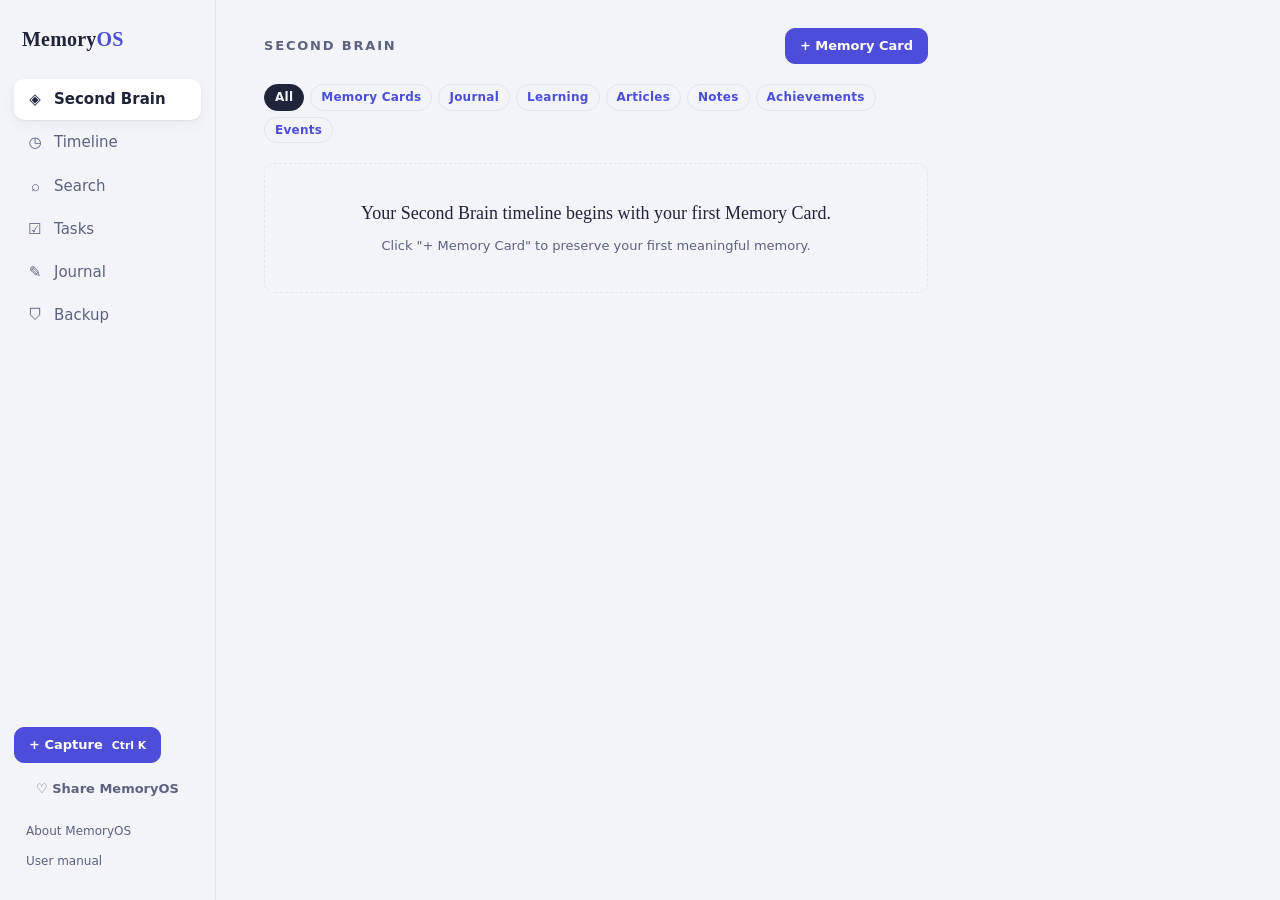
==== commit 624a1174: "Add files via upload" ====
--- a/index.html
+++ b/index.html
@@ -3,14 +3,13 @@
 <head>
   <meta charset="utf-8" />
   <meta name="viewport" content="width=device-width, initial-scale=1, viewport-fit=cover" />
-  <title>MemoryOS V0.3.8</title>
+  <title>MemoryOS</title>
   <meta name="description" content="A local-first personal memory operating system. Capture, recall, and act on everything — your data never leaves your device." />
   <meta name="theme-color" content="#4c4ed9" />
   <link rel="manifest" href="./manifest.webmanifest" />
   <link rel="icon" href="./icons/icon-192.png" />
   <link rel="apple-touch-icon" href="./icons/icon-192.png" />
   <link rel="stylesheet" href="./css/app.css" />
-  <link rel="stylesheet" href="./css/accessibility.css" />
 </head>
 <body>
   <div class="app">
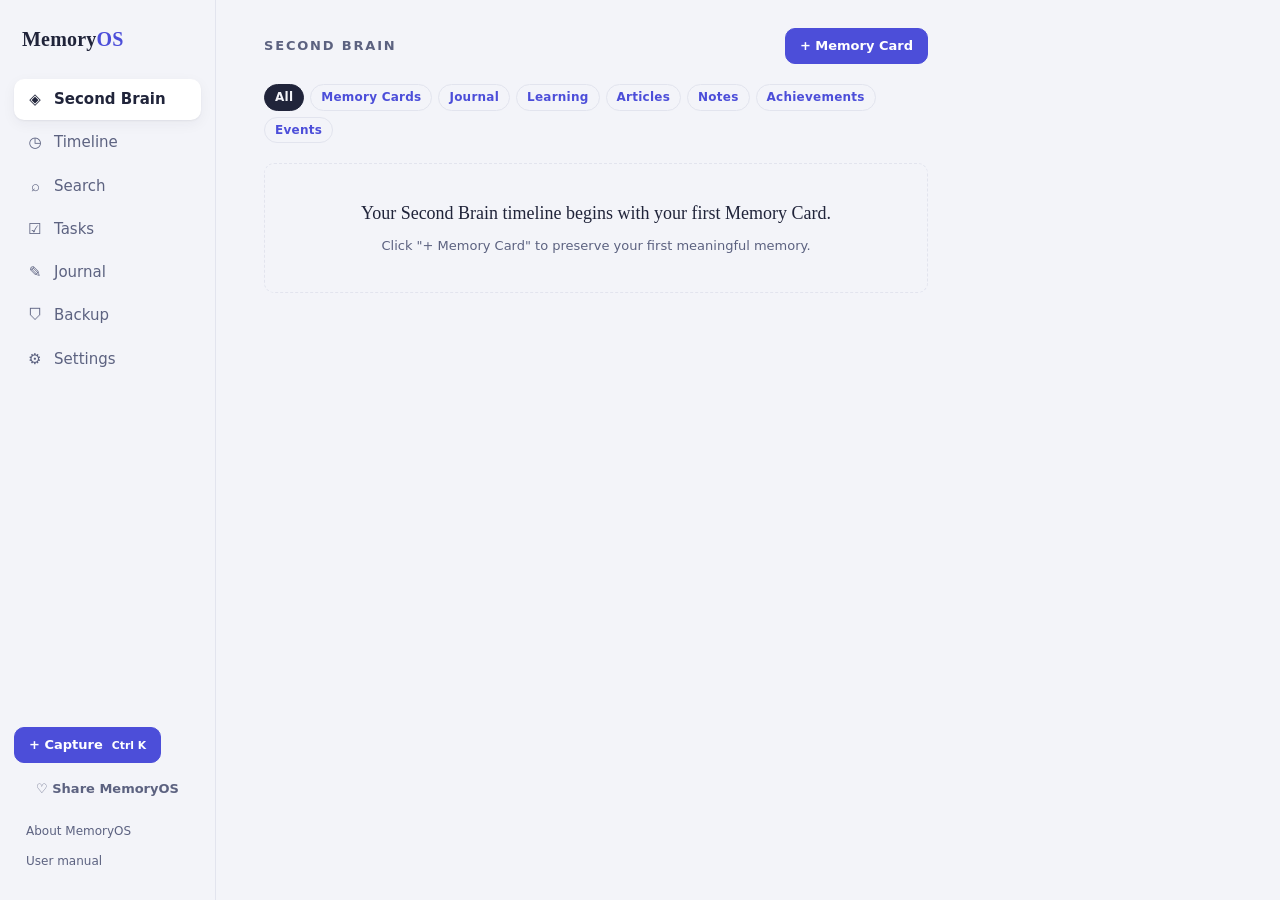
==== commit 68ca5c3a: "Add files via upload" ====
--- a/index.html
+++ b/index.html
@@ -10,6 +10,7 @@
   <link rel="icon" href="./icons/icon-192.png" />
   <link rel="apple-touch-icon" href="./icons/icon-192.png" />
   <link rel="stylesheet" href="./css/app.css" />
+  <link rel="stylesheet" href="./css/accessibility.css" />
 </head>
 <body>
   <div class="app">
--- a/css/accessibility.css
+++ b/css/accessibility.css
@@ -0,0 +1,77 @@
+/* MemoryOS — accessibility.css
+   Settings screen styling plus high-contrast and line-spacing modes. */
+
+.settings { display: flex; flex-direction: column; }
+.settings-section { padding: 18px 0; border-bottom: 1px solid var(--line); }
+.settings-section:last-child { border-bottom: none; }
+.section-heading { font-family: var(--serif); font-size: 18px; margin: 0 0 6px; }
+.settings-hint { font-size: 13.5px; color: var(--ink-soft); margin: 0 0 12px; line-height: 1.5; }
+
+.font-size-options { display: flex; flex-wrap: wrap; gap: 8px; align-items: center; }
+.font-size-btn {
+  border: 1px solid var(--line);
+  background: var(--paper);
+  color: var(--ink);
+  border-radius: var(--radius);
+  padding: 8px 16px;
+  cursor: pointer;
+  line-height: 1.2;
+}
+.font-size-btn:hover { border-color: var(--accent); }
+.font-size-btn[aria-pressed="true"] {
+  border-color: var(--accent);
+  background: var(--accent);
+  color: var(--accent-ink);
+  font-weight: 600;
+}
+
+.spacing-options { display: flex; flex-wrap: wrap; gap: 8px; }
+.settings-radio, .settings-checkbox {
+  display: flex; align-items: flex-start; gap: 10px;
+  padding: 10px 14px;
+  border: 1px solid var(--line); border-radius: var(--radius);
+  background: var(--paper); cursor: pointer;
+}
+.settings-radio:hover, .settings-checkbox:hover { border-color: var(--accent); }
+.settings-radio input, .settings-checkbox input {
+  margin-top: 2px; width: 18px; height: 18px; accent-color: var(--accent); flex-shrink: 0;
+}
+.radio-label, .checkbox-label { display: flex; flex-direction: column; gap: 2px; }
+.radio-label strong, .checkbox-label strong { font-size: 14.5px; color: var(--ink); }
+.checkbox-label small { font-size: 12.5px; color: var(--ink-soft); }
+
+.settings-preview {
+  padding: 14px 16px;
+  background: var(--paper);
+  border: 1px dashed var(--line);
+  border-radius: var(--radius);
+}
+.settings-preview p { margin: 0 0 6px; color: var(--ink); }
+.settings-preview p:last-child { margin: 0; }
+.settings-preview-soft { color: var(--ink-soft) !important; font-size: 13px; }
+
+.settings-danger { padding-top: 14px; }
+
+/* ---- High contrast: stronger text + borders ---- */
+.high-contrast { --ink: #000000; --ink-soft: #1a1a1a; --line: #4a4f63; }
+@media (prefers-color-scheme: dark) {
+  .high-contrast { --ink: #ffffff; --ink-soft: #e8eaf6; --line: #9aa0bd; }
+}
+.high-contrast .card,
+.high-contrast .sb-entry,
+.high-contrast .nav-item,
+.high-contrast .settings-radio,
+.high-contrast .settings-checkbox,
+.high-contrast .font-size-btn { border-width: 2px; }
+
+/* ---- Line spacing modes ---- */
+.spacing-relaxed body,
+.spacing-relaxed .card-body,
+.spacing-relaxed .md-content,
+.spacing-relaxed .journal-text,
+.spacing-relaxed p { line-height: 1.8 !important; }
+.spacing-spacious body,
+.spacing-spacious .card-body,
+.spacing-spacious .md-content,
+.spacing-spacious .journal-text,
+.spacing-spacious p { line-height: 2.05 !important; }
